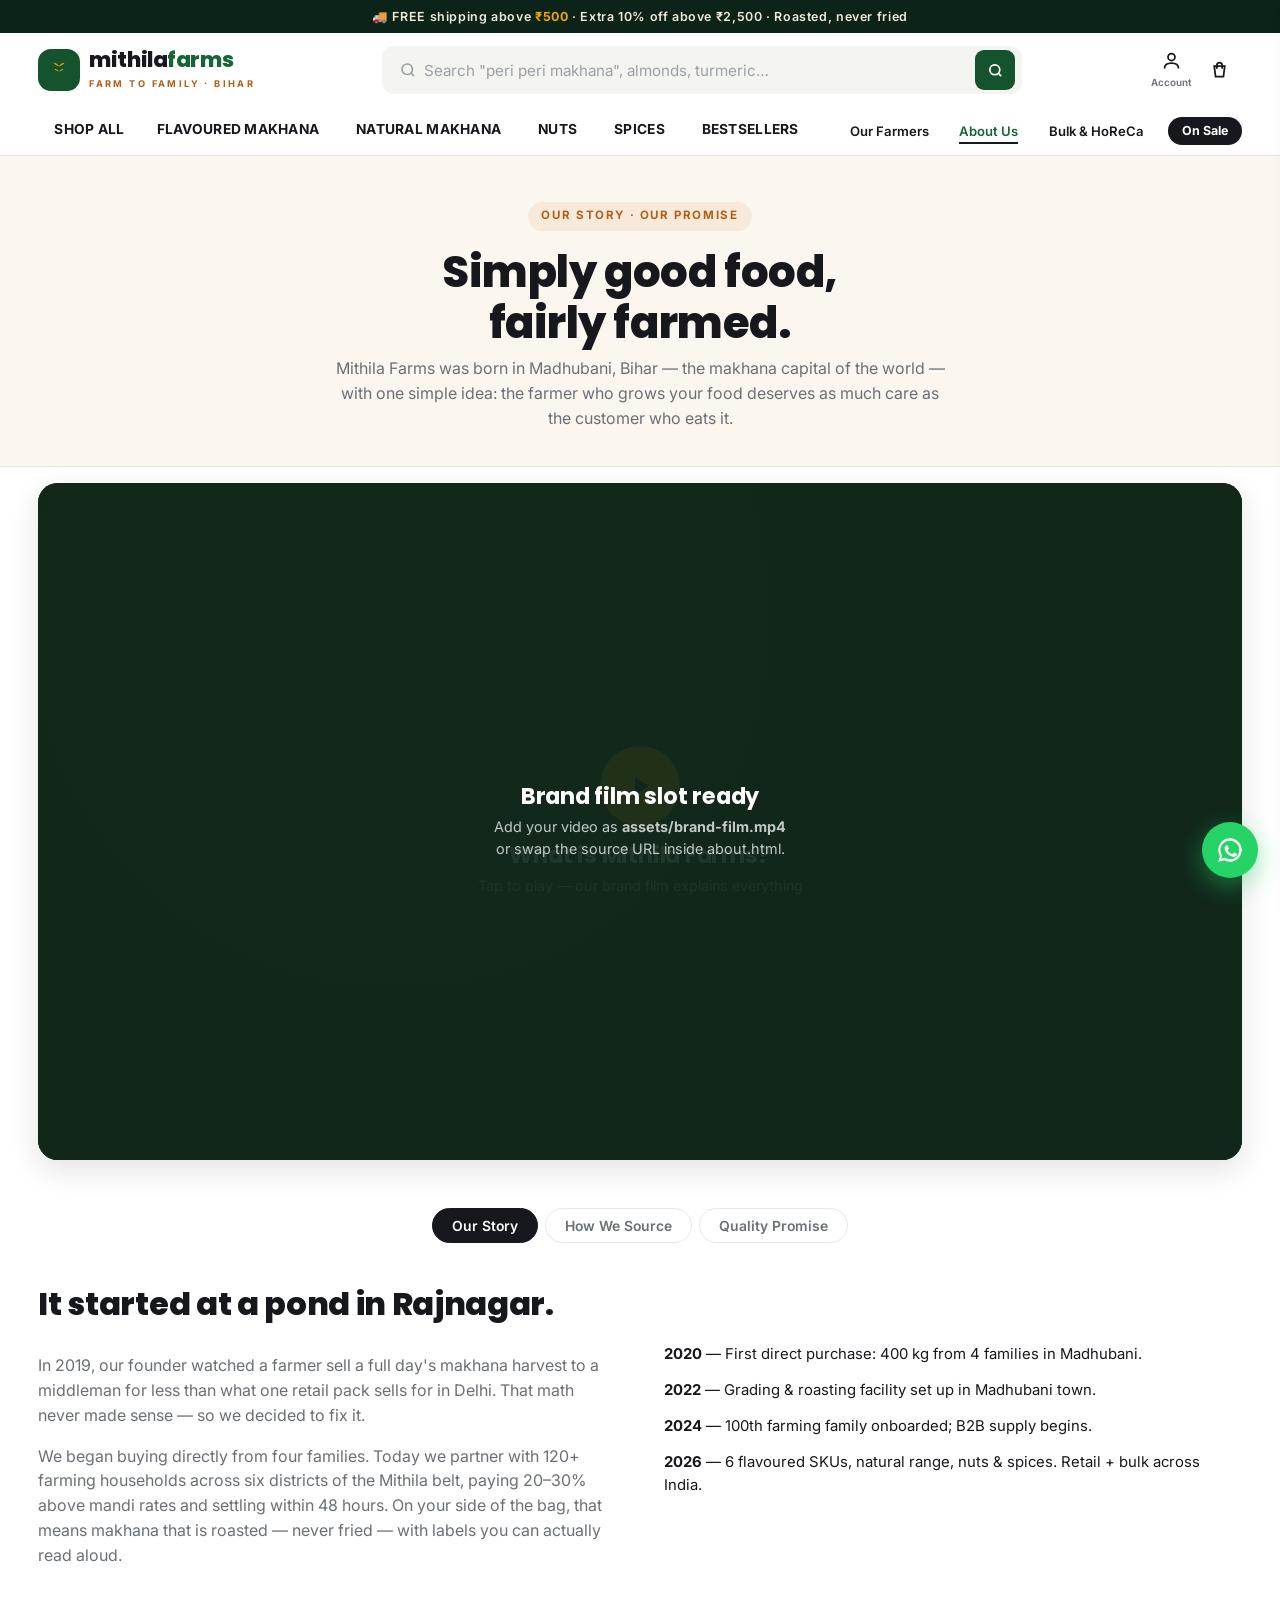
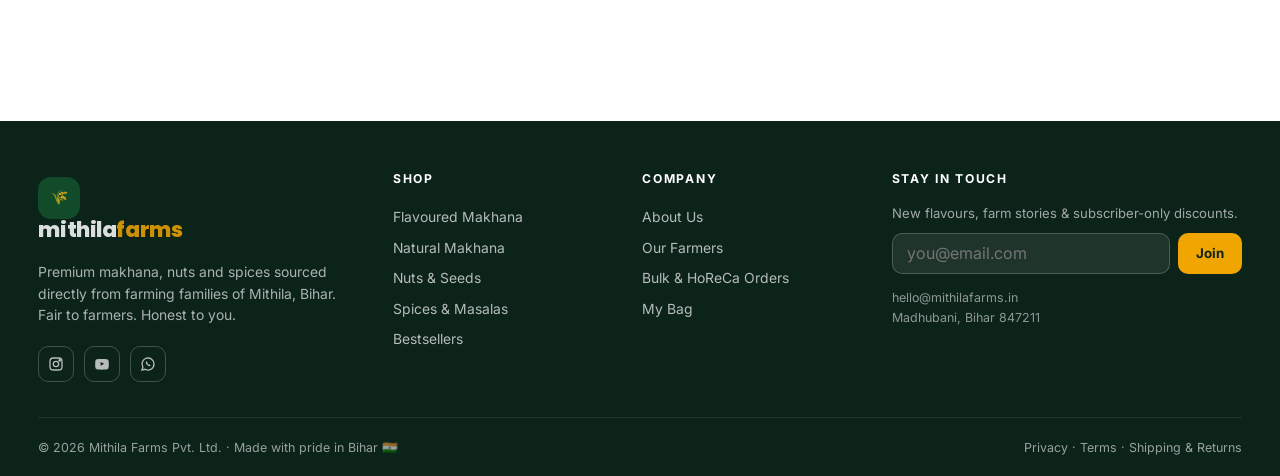
==== about.html @ 6fccfc52 "Add files via upload" ====
﻿<!DOCTYPE html>
<html lang="en">
<head>
<meta charset="UTF-8" />
<meta name="viewport" content="width=device-width, initial-scale=1.0" />
<title>About Us — Mithila Farms</title>
<link rel="preconnect" href="https://fonts.googleapis.com" />
<link href="https://fonts.googleapis.com/css2?family=Fraunces:ital,wght@0,500;0,700;1,600&family=Inter:wght@400;600;700;800&display=swap" rel="stylesheet" />
<link rel="stylesheet" href="css/style.css" />
<link rel="icon" href="data:image/svg+xml,<svg xmlns='http://www.w3.org/2000/svg' viewBox='0 0 100 100'><text y='.9em' font-size='90'>🌾</text></svg>" />
</head>
<body>

<div id="siteHeader"></div>

<section class="page-hero">
  <div class="container">
    <span class="eyebrow">Our story · Our promise</span>
    <h1>Simply good food,<br/>fairly farmed.</h1>
    <p>Mithila Farms was born in Madhubani, Bihar — the makhana capital of the world — with one simple idea: the farmer who grows your food deserves as much care as the customer who eats it.</p>
  </div>
</section>

<section style="padding:1rem 0 3rem">
  <div class="container">
    <div class="video-frame">
      <video id="brandFilm" preload="metadata" playsinline src="assets/brand-film.mp4"></video>
      <div class="video-overlay" id="playOverlay">
        <div>
          <div class="play"><svg width="30" height="30" viewBox="0 0 24 24" fill="currentColor"><path d="M8 5v14l11-7z"/></svg></div>
          <h3>What is Mithila Farms?</h3>
          <p>Tap to play — our brand film explains everything</p>
        </div>
      </div>
      <div id="filmMissing" class="video-overlay" hidden style="cursor:default;background:rgba(18,39,26,.93)">
        <div>
          <h3>Brand film slot ready</h3>
          <p>Add your video as <b>assets/brand-film.mp4</b><br/>or swap the source URL inside about.html.</p>
        </div>
      </div>
    </div>
  </div>
</section>

<section style="padding-bottom:3.4rem">
  <div class="container">
    <div class="tabs" role="tablist">
      <button class="tab-btn on" data-tab="story">Our Story</button>
      <button class="tab-btn" data-tab="sourcing">How We Source</button>
      <button class="tab-btn" data-tab="quality">Quality Promise</button>
    </div>

    <div class="tab-panel on" id="tab-story">
      <div class="story-split" style="padding-top:.6rem">
        <div>
          <h2 class="section-title">It started at a pond in Rajnagar.</h2><br/>
          <p style="color:var(--muted);margin-bottom:1rem">In 2019, our founder watched a farmer sell a full day's makhana harvest to a middleman for less than what one retail pack sells for in Delhi. That math never made sense — so we decided to fix it.</p>
          <p style="color:var(--muted)">We began buying directly from four families. Today we partner with 120+ farming households across six districts of the Mithila belt, paying 20–30% above mandi rates and settling within 48 hours. On your side of the bag, that means makhana that is roasted — never fried — with labels you can actually read aloud.</p>
        </div>
        <div>
          <ul class="check-list">
            <li><span><b>2020</b> — First direct purchase: 400 kg from 4 families in Madhubani.</span></li>
            <li><span><b>2022</b> — Grading &amp; roasting facility set up in Madhubani town.</span></li>
            <li><span><b>2024</b> — 100th farming family onboarded; B2B supply begins.</span></li>
            <li><span><b>2026</b> — 6 flavoured SKUs, natural range, nuts &amp; spices. Retail + bulk across India.</span></li>
          </ul>
        </div>
      </div>
    </div>

    <div class="tab-panel" id="tab-sourcing">
      <div class="grid-products" style="grid-template-columns:repeat(auto-fit,minmax(240px,1fr));margin-top:.6rem">
        <article class="card" style="padding:1.4rem"><h3 style="font-size:1.05rem">🤝 Pre-season contracts</h3><p style="font-size:.86rem;color:var(--muted);margin-top:.5rem">Price and volume agreed before the season starts, so farmers can plan with certainty.</p></article>
        <article class="card" style="padding:1.4rem"><h3 style="font-size:1.05rem">⚖️ Transparent weighing</h3><p style="font-size:.86rem;color:var(--muted);margin-top:.5rem">Lots weighed together with the farmer and logged digitally — no hidden deductions.</p></article>
        <article class="card" style="padding:1.4rem"><h3 style="font-size:1.05rem">🏦 48-hour payments</h3><p style="font-size:.86rem;color:var(--muted);margin-top:.5rem">Direct UPI/bank transfer within two working days. Zero middlemen commissions.</p></article>
        <article class="card" style="padding:1.4rem"><h3 style="font-size:1.05rem">🛠️ Free inputs</h3><p style="font-size:.86rem;color:var(--muted);margin-top:.5rem">Drying racks, tarpaulins, solar dryers and grading training — provided at our cost.</p></article>
      </div>
      <div style="text-align:center;margin-top:2rem">
        <a href="farmers.html" class="btn btn-primary">Meet the farming families →</a>
      </div>
    </div>

    <div class="tab-panel" id="tab-quality">
      <div class="grid-products" style="grid-template-columns:repeat(auto-fit,minmax(240px,1fr));margin-top:.6rem">
        <article class="card" style="padding:1.4rem"><h3 style="font-size:1.05rem">✋ Hand-graded</h3><p style="font-size:.86rem;color:var(--muted);margin-top:.5rem">Every lot hand-sorted by size and whiteness before roasting.</p></article>
        <article class="card" style="padding:1.4rem"><h3 style="font-size:1.05rem">🔥 Roasted, not fried</h3><p style="font-size:.86rem;color:var(--muted);margin-top:.5rem">Dry-roasted or tossed in cold-pressed oils. No palm oil, ever.</p></article>
        <article class="card" style="padding:1.4rem"><h3 style="font-size:1.05rem">🧪 Lab-tested lots</h3><p style="font-size:.86rem;color:var(--muted);margin-top:.5rem">Periodic NABL-lab testing for moisture, peroxide value and contaminants.</p></article>
        <article class="card" style="padding:1.4rem"><h3 style="font-size:1.05rem">💨 Nitrogen-flushed</h3><p style="font-size:.86rem;color:var(--muted);margin-top:.5rem">Packed nitrogen-flushed for a 6-month crunch guarantee.</p></article>
      </div>
    </div>
  </div>
</section>

<div id="siteFooter"></div>

<script src="js/data.js"></script>
<script src="js/layout.js"></script>
<script src="js/main.js"></script>
<script src="js/cart-ui.js"></script>
<script>
document.addEventListener("DOMContentLoaded", () => {
  $$(".tab-btn").forEach((btn) =>
    btn.addEventListener("click", () => {
      $$(".tab-btn").forEach((b) => b.classList.remove("on"));
      $$(".tab-panel").forEach((p) => p.classList.remove("on"));
      btn.classList.add("on");
      $("#tab-" + btn.dataset.tab).classList.add("on");
    })
  );

  const film = $("#brandFilm");
  const overlay = $("#playOverlay");
  const missing = $("#filmMissing");

  film.addEventListener("error", () => {
    overlay.hidden = true;
    missing.hidden = false;
  });

  overlay.addEventListener("click", () => {
    if (film.readyState >= 2 || film.networkState !== 3) {
      overlay.style.display = "none";
      film.controls = true;
      film.play().catch(() => { overlay.style.display = ""; });
    } else {
      overlay.hidden = true;
      missing.hidden = false;
    }
  });
});
</script>
</body>
</html>
---- css/style.css ----
:root {
  --ink: #16181d;
  --muted: #6b7076;
  --line: #e8e8e6;
  --soft: #f4f4f1;
  --cream: #fbf7ef;
  --white: #ffffff;
  --green-950: #0c231a;
  --green-900: #123524;
  --green-800: #14532d;
  --green-700: #166534;
  --green-100: #dcf2e3;
  --gold: #f0a500;
  --terra: #d97b29;
  --terra-dark: #b45f16;
  --danger: #c0392b;
  --wa: #25d366;
  --radius: 14px;
  --shadow-sm: 0 1px 3px rgba(22, 24, 29, 0.07);
  --shadow-md: 0 10px 30px rgba(22, 24, 29, 0.12);
  --font-display: "Poppins", "Inter", system-ui, sans-serif;
  --font-body: "Inter", system-ui, -apple-system, sans-serif;
}

* { margin: 0; padding: 0; box-sizing: border-box; }
html { scroll-behavior: smooth; }

body {
  font-family: var(--font-body);
  background: var(--white);
  color: var(--ink);
  line-height: 1.55;
  -webkit-font-smoothing: antialiased;
}

img, svg { max-width: 100%; display: block; }
a { color: inherit; text-decoration: none; }
ul { list-style: none; }
button { font-family: inherit; cursor: pointer; border: none; background: none; }
input, select, textarea { font-family: inherit; font-size: 1rem; }

.container { width: min(1240px, 94%); margin-inline: auto; }

h1, h2, h3, h4, .display { font-family: var(--font-display); color: var(--ink); line-height: 1.18; letter-spacing: -0.01em; }

.section-title { font-size: clamp(1.45rem, 2.6vw, 2rem); font-weight: 800; margin-bottom: 0.35rem; }
.section-sub { color: var(--muted); max-width: 62ch; margin-bottom: 2rem; }
.section-head { margin-bottom: 2rem; }

.eyebrow {
  display: inline-flex; align-items: center; gap: 0.5rem;
  text-transform: uppercase; letter-spacing: 0.14em; font-size: 0.72rem;
  font-weight: 700; color: var(--terra-dark);
  background: rgba(217, 123, 41, 0.1);
  padding: 0.35rem 0.85rem; border-radius: 999px; margin-bottom: 1rem;
}

.btn {
  display: inline-flex; align-items: center; justify-content: center; gap: 0.5rem;
  padding: 0.78rem 1.5rem; border-radius: 10px; font-weight: 700; font-size: 0.92rem;
  transition: transform 0.15s ease, box-shadow 0.15s ease, background 0.15s ease, color 0.15s ease;
}
.btn:hover { transform: translateY(-2px); }
.btn-primary { background: var(--ink); color: var(--white); }
.btn-primary:hover { background: #000; }
.btn-accent { background: var(--green-800); color: var(--white); }
.btn-accent:hover { background: var(--green-900); }
.btn-outline { border: 2px solid var(--ink); color: var(--ink); background: transparent; }
.btn-outline:hover { background: var(--ink); color: var(--white); }
.btn-ghost { color: var(--ink); padding: 0.5rem 0.75rem; }
.btn-block { width: 100%; }
.btn[disabled] { opacity: 0.55; cursor: not-allowed; transform: none; }

.badge, .off-pill {
  position: absolute; top: 12px; left: 12px; z-index: 2;
  background: var(--ink); color: var(--white);
  font-size: 0.72rem; font-weight: 700; letter-spacing: 0.04em;
  padding: 0.3rem 0.65rem; border-radius: 999px;
  display: inline-flex; align-items: center; gap: 0.3rem;
}
.badge.soon { background: #9aa0a6; }

/* ---------- HEADER ---------- */
.site-header { position: sticky; top: 0; z-index: 60; background: var(--white); box-shadow: 0 1px 0 var(--line); }

.topbar {
  background: var(--green-950); color: #efe9d8; text-align: center;
  font-size: 0.78rem; font-weight: 600; padding: 0.42rem 1rem; letter-spacing: 0.05em;
}
.topbar b { color: var(--gold); }

.mainbar { padding: 0.85rem 0 0.75rem; }
.mainbar-inner { display: flex; align-items: center; gap: 1.2rem; }

.logo { display: flex; align-items: center; gap: 0.55rem; flex-shrink: 0; }
.logo-mark {
  width: 42px; height: 42px; border-radius: 13px; flex-shrink: 0;
  background: var(--green-800); color: var(--gold);
  display: grid; place-items: center;
}
.logo-text { font-family: var(--font-display); font-weight: 800; font-size: 1.32rem; line-height: 1; color: var(--ink); letter-spacing: -0.02em; }
.logo-text em { font-style: normal; color: var(--green-700); }
.logo-sub { display: block; font-family: var(--font-body); font-size: 0.58rem; font-weight: 700; letter-spacing: 0.26em; text-transform: uppercase; color: var(--terra-dark); margin-top: 3px; }

.search-wrap { flex: 1; max-width: 640px; margin-inline: auto; }
.search-bar {
  display: flex; align-items: center; gap: 0.4rem;
  background: var(--soft); border: 1.5px solid transparent; border-radius: 12px;
  padding: 0 0.4rem 0 1rem; height: 48px; transition: border-color 0.15s ease, background 0.15s ease;
}
.search-bar:focus-within { border-color: var(--green-700); background: var(--white); }
.search-bar input { flex: 1; border: none; outline: none; background: transparent; font-size: 0.95rem; color: var(--ink); }
.search-bar input::placeholder { color: #9aa0a6; }
.search-btn {
  width: 40px; height: 40px; border-radius: 9px; flex-shrink: 0;
  background: var(--green-800); color: var(--white); display: grid; place-items: center;
  transition: background 0.15s ease;
}
.search-btn:hover { background: var(--green-900); }
.search-hint { font-size: 0.72rem; color: var(--muted); margin-top: 0.35rem; padding-left: 0.4rem; }
.search-hint a { font-weight: 600; color: var(--terra-dark); }
.search-hint a:hover { text-decoration: underline; }

.main-actions { display: flex; align-items: center; gap: 0.25rem; flex-shrink: 0; }
.icon-btn {
  position: relative; width: 44px; height: 44px; border-radius: 11px;
  display: grid; place-items: center; color: var(--ink);
  transition: background 0.15s ease;
}
.icon-btn:hover { background: var(--soft); }
.action-label { display: block; font-size: 0.62rem; font-weight: 600; color: var(--muted); margin-top: 1px; }
.cart-count {
  position: absolute; top: 3px; right: 3px;
  background: var(--terra); color: var(--white);
  font-size: 0.64rem; font-weight: 800; min-width: 17px; height: 17px;
  border-radius: 999px; display: grid; place-items: center; padding: 0 4px;
}

/* primary nav */
.sale-pill { background: var(--ink); color: var(--white); padding: 0.28rem 0.85rem; border-radius: 999px; font-size: 0.78rem; font-weight: 700; transition: background 0.15s ease; align-self: center; margin-left: 0.6rem; white-space: nowrap; }
.sale-pill:hover { background: var(--terra-dark); }

/* category bar */
.catbar { border-bottom: 1px solid var(--line); background: var(--white); }
.catbar-inner { display: flex; align-items: stretch; }
.nav-spacer { flex: 1 1 auto; min-width: 1.25rem; }
.cat-link {
  display: inline-flex; align-items: center; padding: 0 0.95rem;
  font-size: 0.82rem; font-weight: 600; color: var(--ink);
  white-space: nowrap; position: relative;
}
.cat-link::after { content: ""; position: absolute; left: 0.95rem; right: 0.95rem; bottom: 11px; height: 2px; background: var(--ink); transform: scaleX(0); transition: transform 0.18s ease; }
.cat-link:hover::after, .cat-link.active::after { transform: scaleX(1); }
.cat-link.active { color: var(--green-700); }
@media (max-width: 1180px) {
  .cat-item > a { padding: 0.8rem 0.65rem; font-size: 0.78rem; }
  .cat-link { padding: 0 0.6rem; font-size: 0.76rem; }
  .cat-link::after { left: 0.6rem; right: 0.6rem; }
  .sale-pill { margin-left: 0.35rem; }
}
.cat-item > a {
  display: flex; align-items: center; gap: 0.3rem;
  padding: 0.8rem 1rem; font-size: 0.86rem; font-weight: 700; color: var(--ink);
  text-transform: uppercase; letter-spacing: 0.02em; white-space: nowrap;
  border-bottom: 2.5px solid transparent; transition: color 0.15s ease, border-color 0.15s ease;
}
.cat-item > a:hover, .cat-item.on > a { color: var(--green-700); border-bottom-color: var(--green-700); }
.cat-item { position: relative; }
.cat-drop {
  position: absolute; top: 100%; left: 50%; transform: translate(-50%, 8px);
  min-width: 240px; background: var(--white); border: 1px solid var(--line);
  border-radius: 14px; box-shadow: var(--shadow-md); padding: 0.5rem;
  opacity: 0; visibility: hidden; transition: all 0.18s ease; z-index: 70;
}
.cat-item:hover .cat-drop, .cat-item:focus-within .cat-drop { opacity: 1; visibility: visible; transform: translate(-50%, 4px); }
.cat-drop a {
  display: flex; align-items: center; gap: 0.6rem; padding: 0.55rem 0.7rem;
  border-radius: 9px; font-size: 0.86rem; font-weight: 600; color: var(--ink);
}
.cat-drop a:hover { background: var(--soft); color: var(--green-700); }
.cat-drop .drop-head { font-size: 0.68rem; text-transform: uppercase; letter-spacing: 0.12em; color: var(--muted); font-weight: 700; padding: 0.5rem 0.7rem 0.25rem; }
.drop-art { width: 34px; height: 34px; border-radius: 9px; display: grid; place-items: center; font-size: 1.05rem; flex-shrink: 0; }

.burger { display: none; }

.mobile-menu { display: none; }

/* ---------- HERO CAROUSEL ---------- */
.hero-carousel { padding: 1.4rem 0 0.5rem; }
.carousel-track { position: relative; border-radius: 22px; overflow: hidden; }
.slide { display: none; min-height: 400px; }
.slide.on { display: grid; grid-template-columns: 1.1fr 1fr; align-items: center; animation: fadeSlide 0.5s ease; }
@keyframes fadeSlide { from { opacity: 0; transform: scale(1.015); } to { opacity: 1; transform: scale(1); } }
.slide-copy { padding: 3rem 3.4rem; }
.slide-kicker { display: inline-flex; align-items: center; gap: 0.4rem; background: rgba(255,255,255,0.55); border: 1px solid rgba(0,0,0,0.08); color: var(--ink); font-size: 0.72rem; font-weight: 700; text-transform: uppercase; letter-spacing: 0.12em; padding: 0.32rem 0.8rem; border-radius: 999px; margin-bottom: 1.1rem; }
.slide h2 { font-size: clamp(1.9rem, 3.6vw, 3rem); font-weight: 800; letter-spacing: -0.03em; margin-bottom: 0.7rem; }
.slide p { font-size: 1rem; color: #3c4046; max-width: 44ch; margin-bottom: 1.5rem; }
.slide .btn-row { display: flex; gap: 0.7rem; flex-wrap: wrap; }
.slide-art { position: relative; align-self: stretch; display: grid; place-items: center; overflow: hidden; }
.hero-blob { font-size: clamp(7rem, 15vw, 12rem); filter: drop-shadow(0 24px 30px rgba(0,0,0,0.18)); animation: bob 4s ease-in-out infinite; }
@keyframes bob { 50% { transform: translateY(-12px) rotate(3deg); } }
.float-chip {
  position: absolute; background: var(--white); border: 1px solid var(--line);
  border-radius: 999px; padding: 0.4rem 0.9rem; font-size: 0.78rem; font-weight: 700;
  box-shadow: var(--shadow-sm); display: flex; gap: 0.4rem; align-items: center;
  animation: bob 5s ease-in-out infinite;
}
.chip-a { top: 18%; left: 12%; }
.chip-b { bottom: 16%; right: 10%; animation-delay: 1.2s; }
.slide-1 { background: linear-gradient(115deg, #fff4e3 0%, #ffe0cc 55%, #ffd2b8 100%); }
.slide-2 { background: linear-gradient(115deg, #eaf6ee 0%, #d8eedd 55%, #c8e6cf 100%); }
.slide-3 { background: linear-gradient(115deg, #fdf6e3 0%, #f9ecc8 55%, #f5e3ad 100%); }

.dots { display: flex; justify-content: center; gap: 0.45rem; padding: 1.1rem 0 0; }
.dot { width: 9px; height: 9px; border-radius: 999px; background: #d4d4d0; transition: all 0.25s ease; }
.dot.on { width: 26px; background: var(--ink); }

/* ---------- USP STRIP ---------- */
.usp-strip { background: var(--soft); border-block: 1px solid var(--line); padding: 0.9rem 0; margin-top: 1.6rem; }
.usp-strip .container { display: flex; justify-content: space-between; gap: 1rem; flex-wrap: wrap; }
.usp { display: flex; align-items: center; gap: 0.55rem; font-size: 0.84rem; font-weight: 600; }
.usp svg, .usp .usp-e { color: var(--green-700); flex-shrink: 0; }

/* ---------- CATEGORY CIRCLES ---------- */
/* welcome band */
.welcome-band { position: relative; text-align: center; padding: 3.8rem 0 2.6rem; overflow: hidden; }
.wb-inner { position: relative; display: flex; flex-direction: column; align-items: center; }
.wb-ghost {
  position: absolute; top: -3.4rem; left: 50%; transform: translateX(-50%);
  font-size: clamp(7.5rem, 20vw, 16rem); font-weight: 800; line-height: 1;
  color: var(--green-700); opacity: 0.055; white-space: nowrap;
  pointer-events: none; user-select: none;
}
.wb-flourish { margin-bottom: 0.9rem; }
.wb-kicker {
  display: inline-flex; align-items: center; gap: 0.9rem;
  font-size: 0.7rem; font-weight: 700; text-transform: uppercase;
  letter-spacing: 0.22em; color: var(--muted);
}
.wb-kicker::before, .wb-kicker::after { content: ""; width: 34px; height: 1px; background: var(--line); }
.welcome-band h2 { position: relative; font-size: clamp(2rem, 4.6vw, 3.4rem); font-weight: 800; letter-spacing: -0.03em; line-height: 1.08; margin-top: 0.9rem; }
.welcome-band h2 em { font-style: italic; color: var(--gold); }
.welcome-band p { color: var(--muted); max-width: 52ch; margin: 1.1rem auto 0; font-size: 0.98rem; line-height: 1.65; }
.wb-stats { display: flex; flex-wrap: wrap; justify-content: center; gap: 0; margin-top: 2rem; }
.wb-stats > div { display: flex; flex-direction: column; padding: 0 2.2rem; border-left: 1px solid var(--line); }
.wb-stats > div:first-child { border-left: none; }
.wb-stats b { font-size: 1.5rem; font-weight: 800; letter-spacing: -0.02em; color: var(--ink); }
.wb-stats span { font-size: 0.72rem; text-transform: uppercase; letter-spacing: 0.12em; color: var(--muted); margin-top: 0.15rem; }

.circle-tabs { display: flex; justify-content: center; gap: clamp(0.9rem, 2.6vw, 2.2rem); flex-wrap: wrap; padding: 2rem 0 2.4rem; }
.circ-tab { display: grid; justify-items: center; gap: 0.55rem; width: 104px; cursor: pointer; background: none; }
.circ-tab .ring {
  width: 86px; height: 86px; border-radius: 26px; background: var(--white);
  border: 1.5px solid var(--line); display: grid; place-items: center; font-size: 2rem;
  transition: all 0.18s ease;
}
.circ-tab span.lbl { font-size: 0.8rem; font-weight: 600; color: var(--ink); border-bottom: 2px solid transparent; padding-bottom: 2px; transition: all 0.15s ease; }
.circ-tab:hover .ring { border-color: var(--green-700); transform: translateY(-4px); box-shadow: var(--shadow-sm); }
.circ-tab.on .ring { border-color: var(--ink); box-shadow: inset 0 0 0 1.5px var(--ink); }
.circ-tab.on span.lbl { font-weight: 800; border-bottom-color: var(--ink); }

/* ---------- PRODUCT GRID ---------- */
.product-section { padding: 1.6rem 0 3rem; }
.grid-products { display: grid; grid-template-columns: repeat(auto-fill, minmax(232px, 1fr)); gap: 1.1rem; }

.card {
  position: relative; background: var(--white); border-radius: 16px;
  border: 1px solid var(--line); display: flex; flex-direction: column;
  transition: transform 0.18s ease, box-shadow 0.18s ease;
}
.card:hover { transform: translateY(-4px); box-shadow: var(--shadow-md); }
.card-media { position: relative; aspect-ratio: 1 / 0.86; display: grid; place-items: center; border-radius: 16px 16px 0 0; overflow: hidden; }
.card-wish {
  position: absolute; top: 12px; right: 12px; z-index: 2;
  width: 34px; height: 34px; border-radius: 50%; background: var(--white);
  border: 1px solid var(--line); display: grid; place-items: center; color: var(--muted);
  opacity: 0; transition: opacity 0.15s ease, color 0.15s ease;
}
.card:hover .card-wish { opacity: 1; }
.card-wish:hover { color: var(--danger); }
.card-art { font-size: 4rem; filter: drop-shadow(0 12px 14px rgba(0, 0, 0, 0.16)); transition: transform 0.2s ease; }
.card:hover .card-art { transform: scale(1.08) rotate(-3deg); }
.card-body { padding: 0.95rem 1rem 1.1rem; display: flex; flex-direction: column; gap: 0.35rem; flex: 1; }
.card-cat { font-size: 0.66rem; text-transform: uppercase; letter-spacing: 0.1em; color: var(--muted); font-weight: 700; }
.card-title {
  font-size: 0.95rem; font-weight: 700; line-height: 1.35; color: var(--ink);
  display: -webkit-box; -webkit-line-clamp: 2; -webkit-box-orient: vertical; overflow: hidden;
  min-height: 2.6em;
}
.rating { display: inline-flex; align-items: center; gap: 0.35rem; font-size: 0.76rem; color: var(--muted); }
.stars { color: var(--gold); letter-spacing: 1px; }
.price-row { display: flex; align-items: baseline; gap: 0.5rem; margin-top: auto; padding-top: 0.3rem; }
.price { font-weight: 800; font-size: 1.12rem; font-family: var(--font-display); color: var(--ink); }
.mrp { text-decoration: line-through; color: var(--muted); font-size: 0.82rem; }
.off { color: var(--green-700); font-size: 0.78rem; font-weight: 700; }
.card-actions { margin-top: 0.7rem; }
.btn-add {
  width: 100%; background: var(--ink); color: var(--white); border-radius: 10px;
  padding: 0.68rem 0.4rem; font-weight: 700; font-size: 0.85rem;
  display: flex; align-items: center; justify-content: center; gap: 0.45rem;
  transition: background 0.15s ease;
}
.btn-add:hover { background: var(--green-800); }
.swatch-row { display: flex; gap: 0.35rem; margin-top: 0.3rem; flex-wrap: wrap; }
.swatch {
  border: 1.5px solid var(--line); border-radius: 8px; padding: 0.22rem 0.6rem;
  font-size: 0.72rem; font-weight: 600; color: var(--muted); background: var(--white);
}
.swatch.on { border-color: var(--ink); color: var(--ink); background: var(--soft); }
.btn-view {
  width: 100%; margin-top: 0.45rem; border-radius: 10px; padding: 0.55rem 0.4rem;
  font-weight: 700; font-size: 0.85rem; color: var(--green-800);
  border: 1.5px solid var(--line); background: var(--white);
  display: flex; align-items: center; justify-content: center; gap: 0.4rem;
  transition: border-color 0.15s ease, background 0.15s ease;
}
.btn-view:hover { border-color: var(--green-700); background: var(--green-100); }

/* ---------- PROMO TILES ---------- */
.promo-grid { display: grid; grid-template-columns: repeat(3, 1fr); gap: 1.1rem; }
.promo-tile { border-radius: 18px; padding: 1.8rem 1.6rem; display: flex; flex-direction: column; gap: 0.4rem; border: 1px solid var(--line); transition: transform 0.18s ease, box-shadow 0.18s ease; }
.promo-tile:hover { transform: translateY(-4px); box-shadow: var(--shadow-md); }
.promo-tile h3 { font-size: 1.15rem; font-weight: 800; max-width: 22ch; }
.promo-tile p { font-size: 0.86rem; color: #3c4046; }
.promo-link { font-size: 0.85rem; font-weight: 700; margin-top: auto; display: inline-flex; gap: 0.35rem; }
.promo-link:hover { text-decoration: underline; }
.promo-e { font-size: 2rem; }
.pt-1 { background: #fdf0e4; } .pt-1 .promo-link { color: var(--terra-dark); }
.pt-2 { background: #e9f5ec; } .pt-2 .promo-link { color: var(--green-700); }
.pt-3 { background: #fdf6dd; } .pt-3 .promo-link { color: #946c00; }

/* ---------- IMPACT BAND ---------- */
.impact-band { background: linear-gradient(120deg, var(--green-950), var(--green-800)); color: var(--cream); padding: 3.2rem 0; margin-top: 1rem; }
.impact-band .section-title { color: var(--white); }
.impact-band .section-sub { color: rgba(255,255,255,0.72); margin-inline: auto; text-align: center; }
.impact-band .section-head { text-align: center; }
.impact-grid { display: grid; grid-template-columns: repeat(4, 1fr); gap: 1.5rem; text-align: center; margin-top: 1.6rem; }
.impact-grid b { font-family: var(--font-display); font-size: clamp(1.6rem, 3vw, 2.3rem); color: var(--gold); display: block; font-weight: 800; }
.impact-grid span { font-size: 0.85rem; opacity: 0.85; }

/* ---------- STORY / CHECKS / VIDEO ---------- */
.story-split { display: grid; grid-template-columns: 1fr 1fr; gap: 3rem; align-items: center; padding: 3.2rem 0; }
.art-panel { border-radius: 20px; overflow: hidden; box-shadow: var(--shadow-md); }
.check-list li { display: flex; gap: 0.7rem; margin-bottom: 0.8rem; font-size: 0.93rem; color: var(--ink); }
.check-list svg { flex-shrink: 0; margin-top: 3px; color: var(--green-700); }

.tabs { display: flex; gap: 0.4rem; flex-wrap: wrap; justify-content: center; margin-bottom: 2rem; }
.tab-btn {
  padding: 0.55rem 1.2rem; border-radius: 999px; font-weight: 600; font-size: 0.87rem;
  border: 1.5px solid var(--line); color: var(--muted); background: var(--white);
  transition: all 0.15s ease;
}
.tab-btn.on { background: var(--ink); border-color: var(--ink); color: var(--white); }
.tab-panel { display: none; }
.tab-panel.on { display: block; animation: fadeSlide 0.3s ease; }

.video-frame { position: relative; border-radius: 20px; overflow: hidden; aspect-ratio: 16/9; background: var(--green-950); box-shadow: var(--shadow-md); }
.video-frame video, .video-frame iframe { width: 100%; height: 100%; object-fit: cover; border: 0; }
.video-overlay {
  position: absolute; inset: 0; display: grid; place-items: center; text-align: center;
  background: radial-gradient(circle at 30% 20%, rgba(22, 101, 52, 0.35), rgba(12, 35, 26, 0.92));
  cursor: pointer; padding: 2rem;
}
.video-overlay .play { width: 80px; height: 80px; border-radius: 50%; background: var(--gold); color: var(--green-950); display: grid; place-items: center; margin: 0 auto 1rem; animation: pulse 2s ease infinite; }
@keyframes pulse { 50% { opacity: 0.6; } }
.video-overlay h3 { color: var(--white); font-size: 1.4rem; }
.video-overlay p { color: rgba(255,255,255,0.75); font-size: 0.9rem; margin-top: 0.4rem; }

/* autoplaying story video */
.yt-frame iframe { position: absolute; inset: 0; pointer-events: none; }
.yt-overlay {
  display: flex; align-items: flex-end; text-align: left;
  background: linear-gradient(to top, rgba(12,35,26,0.85), rgba(12,35,26,0.25) 45%, transparent);
  cursor: default; pointer-events: none; padding: 1.6rem 1.8rem;
}
.yt-overlay h3 { font-size: 1.15rem; }
.yt-overlay p { font-size: 0.82rem; }

/* ---------- PAGE HERO ---------- */
.page-hero { background: var(--cream); border-bottom: 1px solid var(--line); padding: 2.8rem 0 2.2rem; text-align: center; }
.page-hero h1 { font-size: clamp(1.9rem, 3.6vw, 2.7rem); font-weight: 800; margin-bottom: 0.5rem; }
.page-hero p { color: var(--muted); max-width: 62ch; margin-inline: auto; }

/* ---------- SHOP LAYOUT ---------- */
.shop-layout { display: grid; grid-template-columns: 250px 1fr; gap: 2rem; padding: 2.4rem 0 4rem; align-items: start; }
.filters { background: var(--white); border: 1px solid var(--line); border-radius: 14px; padding: 1.3rem; position: sticky; top: 170px; }
.filters h4 { font-family: var(--font-body); font-size: 0.74rem; text-transform: uppercase; letter-spacing: 0.1em; color: var(--muted); margin: 1.2rem 0 0.6rem; }
.filters h4:first-child { margin-top: 0; }
.filter-opt { display: flex; align-items: center; gap: 0.55rem; padding: 0.32rem 0; font-size: 0.88rem; cursor: pointer; color: var(--ink); }
.filter-opt input { accent-color: var(--green-700); width: 15px; height: 15px; }
.filter-opt .cnt { margin-left: auto; font-size: 0.74rem; color: var(--muted); }
.shop-toolbar { display: flex; align-items: center; justify-content: space-between; gap: 1rem; margin-bottom: 1.4rem; flex-wrap: wrap; }
.result-count { font-size: 0.88rem; color: var(--muted); }
.sort-select { padding: 0.55rem 0.9rem; border-radius: 10px; border: 1.5px solid var(--line); background: var(--white); font-weight: 600; font-size: 0.86rem; color: var(--ink); }
.no-results { text-align: center; color: var(--muted); padding: 4rem 1rem; }

/* ---------- PRODUCT DETAIL ---------- */
.detail-layout { display: grid; grid-template-columns: 1.05fr 1fr; gap: 3rem; padding: 2.6rem 0 3.6rem; align-items: start; }
.detail-art { border-radius: 22px; aspect-ratio: 1/0.9; display: grid; place-items: center; box-shadow: var(--shadow-sm); border: 1px solid var(--line); }
.detail-art .big { font-size: clamp(6rem, 14vw, 11rem); filter: drop-shadow(0 18px 22px rgba(0,0,0,0.2)); }
.detail-info h1 { font-size: clamp(1.5rem, 2.6vw, 2.1rem); font-weight: 800; margin: 0.4rem 0 0.6rem; }
.claims-row { display: flex; flex-wrap: wrap; gap: 0.45rem; margin: 0.9rem 0 1.2rem; }
.claim-chip { background: var(--green-100); color: var(--green-800); font-size: 0.74rem; font-weight: 700; padding: 0.3rem 0.75rem; border-radius: 999px; }
.opt-label { font-size: 0.76rem; font-weight: 700; text-transform: uppercase; letter-spacing: 0.08em; color: var(--muted); margin: 1.1rem 0 0.55rem; }
.buy-row { display: flex; gap: 0.8rem; margin-top: 1.4rem; flex-wrap: wrap; }
.trust-mini { display: flex; gap: 1.4rem; margin-top: 1.6rem; flex-wrap: wrap; }
.trust-mini div { display: flex; gap: 0.5rem; align-items: center; font-size: 0.8rem; color: var(--muted); font-weight: 600; }
.acc { border: 1px solid var(--line); border-radius: 14px; background: var(--white); margin-bottom: 0.8rem; overflow: hidden; }
.acc summary { list-style: none; cursor: pointer; padding: 1rem 1.2rem; font-weight: 700; font-size: 0.95rem; display: flex; justify-content: space-between; align-items: center; }
.acc summary::-webkit-details-marker { display: none; }
.acc summary::after { content: "+"; font-size: 1.2rem; color: var(--terra-dark); }
.acc[open] summary::after { content: "−"; }
.acc .acc-body { padding: 0 1.2rem 1.1rem; color: var(--muted); font-size: 0.9rem; }
.nutri-table { width: 100%; border-collapse: collapse; font-size: 0.86rem; }
.nutri-table td { padding: 0.45rem 0; border-bottom: 1px dashed var(--line); }
.nutri-table td:last-child { text-align: right; font-weight: 700; color: var(--ink); }

/* ---------- FARMERS ---------- */
.farmer-grid { display: grid; grid-template-columns: repeat(3, 1fr); gap: 1.4rem; padding-bottom: 4rem; }
.farmer-card { background: var(--white); border-radius: 16px; overflow: hidden; border: 1px solid var(--line); transition: transform 0.18s ease, box-shadow 0.18s ease; }
.farmer-card:hover { transform: translateY(-4px); box-shadow: var(--shadow-md); }
.farmer-top { background: var(--soft); padding: 1.5rem 1.4rem; display: flex; gap: 1rem; align-items: center; }
.avatar { width: 60px; height: 60px; border-radius: 50%; background: var(--green-800); color: var(--gold); display: grid; place-items: center; font-family: var(--font-display); font-size: 1.3rem; font-weight: 800; border: 3px solid var(--white); flex-shrink: 0; }
.farmer-top h3 { font-size: 1.05rem; }
.farmer-loc { font-size: 0.8rem; color: var(--muted); display: flex; align-items: center; gap: 0.3rem; }
.farmer-body { padding: 1.2rem 1.4rem 1.4rem; }
.farmer-tags { display: flex; flex-wrap: wrap; gap: 0.4rem; margin-bottom: 0.8rem; }
.tag { font-size: 0.7rem; font-weight: 700; background: var(--soft); color: var(--terra-dark); padding: 0.25rem 0.65rem; border-radius: 999px; }
.farmer-quote { font-style: italic; color: var(--muted); font-size: 0.88rem; border-left: 3px solid var(--gold); padding-left: 0.9rem; }

/* ---------- STEPS ---------- */
.process-band { background: var(--soft); border-block: 1px solid var(--line); padding: 3.2rem 0; }
.steps { display: grid; grid-template-columns: repeat(5, 1fr); gap: 1rem; counter-reset: step; }
.step { text-align: center; padding: 1.4rem 0.8rem; border-radius: 14px; background: var(--white); border: 1px solid var(--line); }
.step .n { width: 36px; height: 36px; margin: 0 auto 0.6rem; border-radius: 50%; background: var(--ink); color: var(--white); font-weight: 800; display: grid; place-items: center; font-size: 0.9rem; font-family: var(--font-display); }
.step h4 { font-size: 0.95rem; margin-bottom: 0.2rem; }
.step p { font-size: 0.78rem; color: var(--muted); }

/* ---------- B2B / FORMS ---------- */
.b2b-grid { display: grid; grid-template-columns: 1fr 1fr; gap: 3rem; padding: 2.6rem 0 4rem; align-items: start; }
.form-card { background: var(--white); border: 1px solid var(--line); border-radius: 18px; padding: 2rem; box-shadow: var(--shadow-sm); }
.form-grid { display: grid; grid-template-columns: 1fr 1fr; gap: 0.9rem; }
.field label { display: block; font-size: 0.78rem; font-weight: 700; margin-bottom: 0.35rem; color: var(--ink); }
.field input, .field select, .field textarea {
  width: 100%; padding: 0.7rem 0.9rem; border: 1.5px solid var(--line);
  border-radius: 10px; background: var(--soft); outline: none; transition: border-color 0.15s ease;
}
.field input:focus, .field select:focus, .field textarea:focus { border-color: var(--green-700); background: var(--white); }
.field.full { grid-column: 1/-1; }
.tier-table { width: 100%; border-collapse: collapse; background: var(--white); border-radius: 14px; overflow: hidden; box-shadow: var(--shadow-sm); border: 1px solid var(--line); font-size: 0.9rem; }
.tier-table th { background: var(--green-950); color: var(--cream); text-align: left; padding: 0.8rem 1rem; font-size: 0.76rem; text-transform: uppercase; letter-spacing: 0.08em; }
.tier-table td { padding: 0.8rem 1rem; border-top: 1px solid var(--line); }

/* ---------- CART / CHECKOUT ---------- */
.cart-page { padding: 2.6rem 0 4rem; }
.cart-cols { display: grid; grid-template-columns: 1.6fr 1fr; gap: 2rem; align-items: start; }
.panel { background: var(--white); border: 1px solid var(--line); border-radius: 16px; padding: 1.6rem; }
.summary-row { display: flex; justify-content: space-between; padding: 0.55rem 0; font-size: 0.92rem; }
.summary-row.total { border-top: 1px solid var(--line); margin-top: 0.5rem; padding-top: 0.9rem; font-weight: 800; font-size: 1.05rem; }
.summary-row .free { color: var(--green-700); font-weight: 700; }
.pay-methods { display: grid; gap: 0.7rem; margin: 0.8rem 0 1.2rem; }
.pay-method { display: flex; gap: 0.7rem; align-items: flex-start; border: 1.5px solid var(--line); border-radius: 12px; padding: 0.85rem 1rem; cursor: pointer; transition: border-color 0.15s ease; }
.pay-method:has(input:checked) { border-color: var(--green-700); background: var(--green-100); }
.pay-method input { margin-top: 4px; accent-color: var(--green-700); }
.success-panel { max-width: 560px; margin: 4rem auto; text-align: center; background: var(--white); border-radius: 20px; padding: 3rem 2.2rem; box-shadow: var(--shadow-md); border: 1px solid var(--line); }
.success-icon { width: 84px; height: 84px; margin: 0 auto 1.4rem; border-radius: 50%; background: var(--green-100); color: var(--green-700); display: grid; place-items: center; }

/* checkout progress steps */
.checkout-steps { display: flex; align-items: center; gap: 0.55rem; margin-bottom: 1.6rem; flex-wrap: wrap; }
.checkout-steps .cs {
  display: inline-flex; align-items: center; gap: 0.4rem;
  font-size: 0.78rem; font-weight: 700; color: var(--muted);
  padding: 0.38rem 0.85rem; border-radius: 999px; border: 1.5px solid var(--line);
  background: var(--white);
}
.checkout-steps a.cs:hover { border-color: var(--green-700); color: var(--green-700); }
.checkout-steps .cs.done { background: var(--green-800); border-color: var(--green-800); color: var(--white); }
.checkout-steps .cs.now { background: var(--ink); border-color: var(--ink); color: var(--white); }
.checkout-steps .sep { color: #c9c9c5; font-weight: 700; }

.form-section-title {
  grid-column: 1/-1; margin-bottom: 0.3rem;
  font-family: var(--font-display); font-size: 1.25rem; color: var(--green-950);
}
.field input:user-invalid, .field textarea:user-invalid { border-color: var(--danger); background: #fdf3f2; }
.place-order { font-size: 1.05rem; padding: 1rem; }

.pay-method.disabled { opacity: 0.55; cursor: not-allowed; }
.pay-method.disabled input { cursor: not-allowed; }

.summary-row.save { color: var(--green-700); font-weight: 700; }
.save-text { color: var(--green-700); }

.ship-progress { margin: 0.4rem 0 0.8rem; }
.ship-bar { height: 7px; border-radius: 999px; background: var(--line); overflow: hidden; }
.ship-bar i { display: block; height: 100%; width: 0; border-radius: 999px; background: linear-gradient(90deg, var(--green-700), var(--gold)); transition: width 0.45s ease; }
.ship-progress-label { display: block; font-size: 0.78rem; color: var(--muted); margin-top: 0.45rem; }

.eta-chip {
  margin-top: 1rem; font-size: 0.82rem; color: var(--ink);
  background: var(--soft); border: 1px dashed var(--line);
  padding: 0.65rem 0.9rem; border-radius: 10px;
}
.impact-note {
  margin-top: 1rem; background: var(--green-100); border-radius: 12px;
  padding: 0.9rem 1rem; font-size: 0.82rem; color: var(--green-800);
}

.recap {
  max-width: 640px; margin: 1.6rem auto 0; text-align: left;
  background: var(--soft); border: 1px dashed var(--line);
  border-radius: 14px; padding: 1.2rem 1.4rem;
}
.recap h4 { font-family: var(--font-body); font-size: 0.72rem; text-transform: uppercase; letter-spacing: 0.1em; color: var(--muted); margin: 1rem 0 0.35rem; }
.recap h4:first-child { margin-top: 0; }
.recap p { margin: 0; }
.r-row { display: flex; justify-content: space-between; gap: 1rem; font-size: 0.88rem; padding: 0.25rem 0; }
.r-row.r-total { font-weight: 800; border-top: 1px solid var(--line); margin-top: 0.5rem; padding-top: 0.6rem; }

.empty-state { text-align: center; padding: 4rem 1rem; max-width: 540px; margin-inline: auto; }
.empty-state .empty-art { font-size: 4rem; margin-bottom: 1rem; }
.empty-state h2 { font-size: 1.5rem; margin-bottom: 0.4rem; }
.empty-state p { color: var(--muted); margin-bottom: 1.6rem; }
.empty-actions { display: flex; gap: 0.7rem; justify-content: center; flex-wrap: wrap; }

/* ---------- CART DRAWER ---------- */
.drawer-backdrop, .modal-backdrop {
  position: fixed; inset: 0; background: rgba(22, 24, 29, 0.5); z-index: 90;
  opacity: 0; pointer-events: none; transition: opacity 0.2s ease;
}
.drawer-backdrop.open, .modal-backdrop.open { opacity: 1; pointer-events: auto; }
.cart-drawer {
  position: fixed; top: 0; right: 0; bottom: 0; width: min(400px, 92vw);
  background: var(--white); z-index: 95; display: flex; flex-direction: column;
  transform: translateX(105%); transition: transform 0.28s ease; box-shadow: var(--shadow-md);
}
.cart-drawer.open { transform: translateX(0); }
.cart-drawer-head { display: flex; align-items: center; justify-content: space-between; padding: 1.1rem 1.3rem; border-bottom: 1px solid var(--line); }
.cart-drawer-head h3 { font-size: 1.1rem; }
.cart-drawer-body { flex: 1; overflow-y: auto; padding: 1rem 1.3rem; display: flex; flex-direction: column; gap: 1rem; }
.cart-empty { text-align: center; color: var(--muted); padding: 3rem 1rem; }
.cart-line { display: flex; gap: 0.9rem; align-items: center; }
.cart-line-art { width: 58px; height: 58px; border-radius: 12px; flex-shrink: 0; display: grid; place-items: center; font-size: 1.6rem; }
.cart-line-info { flex: 1; min-width: 0; }
.cart-line-name { font-weight: 700; font-size: 0.88rem; white-space: nowrap; overflow: hidden; text-overflow: ellipsis; }
.cart-line-meta { font-size: 0.78rem; color: var(--muted); }
.qty-stepper { display: inline-flex; align-items: center; border: 1px solid var(--line); border-radius: 999px; overflow: hidden; }
.qty-stepper button { width: 28px; height: 28px; font-weight: 700; color: var(--ink); }
.qty-stepper span { min-width: 26px; text-align: center; font-size: 0.85rem; font-weight: 600; }
.cart-line-price { font-weight: 700; font-size: 0.88rem; white-space: nowrap; }
.line-remove { font-size: 0.72rem; color: var(--danger); margin-top: 2px; }
.cart-drawer-foot { border-top: 1px solid var(--line); padding: 1.1rem 1.3rem; display: grid; gap: 0.8rem; }
.cart-subtotal { display: flex; justify-content: space-between; font-weight: 700; }
.ship-hint { font-size: 0.78rem; color: var(--muted); }
.free-pill { background: var(--green-100); color: var(--green-800); font-size: 0.72rem; font-weight: 700; padding: 0.3rem 0.7rem; border-radius: 999px; display: inline-flex; gap: 0.35rem; align-items: center; }
.continue-shop { border: none !important; }

/* ---------- TOAST ---------- */
.toast-wrap { position: fixed; bottom: 20px; left: 50%; transform: translateX(-50%); z-index: 200; display: grid; gap: 0.5rem; width: min(360px, 90vw); }
.toast { background: var(--ink); color: var(--white); padding: 0.75rem 1.1rem; border-radius: 12px; font-size: 0.86rem; display: flex; gap: 0.6rem; align-items: center; animation: toast-in 0.25s ease; box-shadow: var(--shadow-md); }
@keyframes toast-in { from { opacity: 0; transform: translateY(12px); } to { opacity: 1; transform: translateY(0); } }

/* ---------- CTA BANNER ---------- */
.cta-banner { background: var(--ink); color: var(--white); border-radius: 22px; padding: 2.8rem 2.4rem; display: flex; align-items: center; justify-content: space-between; gap: 2rem; flex-wrap: wrap; }
.cta-banner h2 { color: var(--white); font-size: clamp(1.4rem, 3vw, 2rem); font-weight: 800; max-width: 24ch; }
.cta-banner p { margin-top: 0.6rem; opacity: 0.85; max-width: 52ch; font-size: 0.92rem; }
.cta-banner .btn { background: var(--gold); color: var(--ink); }
.cta-banner .eyebrow { background: rgba(255,255,255,0.14); color: var(--gold); }

/* ---------- FOOTER ---------- */
footer { background: var(--green-950); color: rgba(255,255,255,0.82); margin-top: 3rem; }
.footer-grid { display: grid; grid-template-columns: 1.5fr 1fr 1fr 1.2fr; gap: 2.4rem; padding: 3.2rem 0 2.2rem; }
.footer-grid h4 { color: var(--white); font-family: var(--font-body); font-size: 0.76rem; text-transform: uppercase; letter-spacing: 0.14em; margin-bottom: 1rem; }
.footer-grid a { display: block; padding: 0.28rem 0; font-size: 0.87rem; opacity: 0.85; }
.footer-grid a:hover { opacity: 1; color: var(--gold); }
.footer-brand p { font-size: 0.87rem; opacity: 0.8; margin: 0.9rem 0 1.2rem; max-width: 34ch; }
.socials { display: flex; gap: 0.6rem; }
.socials a { width: 36px; height: 36px; border: 1px solid rgba(255,255,255,0.25); border-radius: 10px; display: grid; place-items: center; padding: 0; }
.newsletter { display: flex; gap: 0.5rem; }
.newsletter input { flex: 1; background: rgba(255,255,255,0.08); border: 1px solid rgba(255,255,255,0.2); border-radius: 10px; padding: 0.6rem 0.9rem; color: var(--white); outline: none; }
.newsletter button { background: var(--gold); color: var(--green-950); font-weight: 700; border-radius: 10px; padding: 0.6rem 1.1rem; }
.footer-bottom { border-top: 1px solid rgba(255,255,255,0.12); padding: 1.2rem 0; display: flex; justify-content: space-between; gap: 1rem; flex-wrap: wrap; font-size: 0.78rem; opacity: 0.7; }

/* ---------- WHATSAPP FLOAT ---------- */
.wa-float {
  position: fixed; bottom: 22px; right: 22px; z-index: 80;
  width: 56px; height: 56px; border-radius: 50%;
  background: var(--wa); color: var(--white);
  display: grid; place-items: center;
  box-shadow: 0 8px 24px rgba(37, 211, 102, 0.45);
  transition: transform 0.18s ease;
}
.wa-float:hover { transform: scale(1.08); }

/* ---------- RESPONSIVE ---------- */
@media (max-width: 1080px) {
  .search-wrap { max-width: none; }
  .action-label { display: none; }
  .promo-grid { grid-template-columns: repeat(2, 1fr); }
  .promo-tile:last-child { grid-column: 1/-1; }
}
@media (max-width: 960px) {
  .slide.on { grid-template-columns: 1fr; }
  .slide-art { display: none; }
  .slide-copy { padding: 2.4rem 2rem; }
  .grid-products { grid-template-columns: repeat(3, 1fr); }
  .farmer-grid { grid-template-columns: repeat(2, 1fr); }
  .steps { grid-template-columns: repeat(3, 1fr); }
  .footer-grid { grid-template-columns: 1fr 1fr; }
  .story-split, .detail-layout, .b2b-grid, .cart-cols { grid-template-columns: 1fr; }
  .shop-layout { grid-template-columns: 1fr; }
  .filters { position: static; }
  .impact-grid { grid-template-columns: repeat(2, 1fr); }
}
@media (max-width: 860px) {
  .burger { display: grid; }
  .catbar { display: none; }
  .mobile-menu {
    display: block; background: var(--white); border-bottom: 1px solid var(--line);
    max-height: 0; overflow: hidden; transition: max-height 0.3s ease;
  }
  .mobile-menu.open { max-height: 480px; }
  .mobile-menu a { display: block; padding: 0.85rem 4%; font-weight: 600; border-bottom: 1px solid var(--soft); }
  .mobile-menu .mm-head { font-size: 0.68rem; text-transform: uppercase; letter-spacing: 0.14em; color: var(--muted); padding: 0.8rem 4% 0.3rem; font-weight: 700; }
}
@media (max-width: 640px) {
  .logo-sub { display: none; }
  .wb-stats { margin-top: 1.5rem; }
  .wb-stats > div { padding: 0 1.1rem; }
  .welcome-band { padding-top: 3rem; }
  .grid-products { grid-template-columns: repeat(2, 1fr); gap: 0.8rem; }
  .card-art { font-size: 3rem; }
  .farmer-grid { grid-template-columns: 1fr; }
  .steps { grid-template-columns: repeat(2, 1fr); }
  .form-grid { grid-template-columns: 1fr; }
  .promo-grid { grid-template-columns: 1fr; }
  .mainbar-inner { flex-wrap: wrap; }
  .search-wrap { order: 3; flex-basis: 100%; }
  .hero-carousel { padding-top: 1rem; }
  .slide { min-height: 340px; }
  .circle-tabs { gap: 0.7rem; }
  .circ-tab { width: 78px; }
  .circ-tab .ring { width: 64px; height: 64px; border-radius: 20px; font-size: 1.5rem; }
  .circ-tab span.lbl { font-size: 0.7rem; }
}
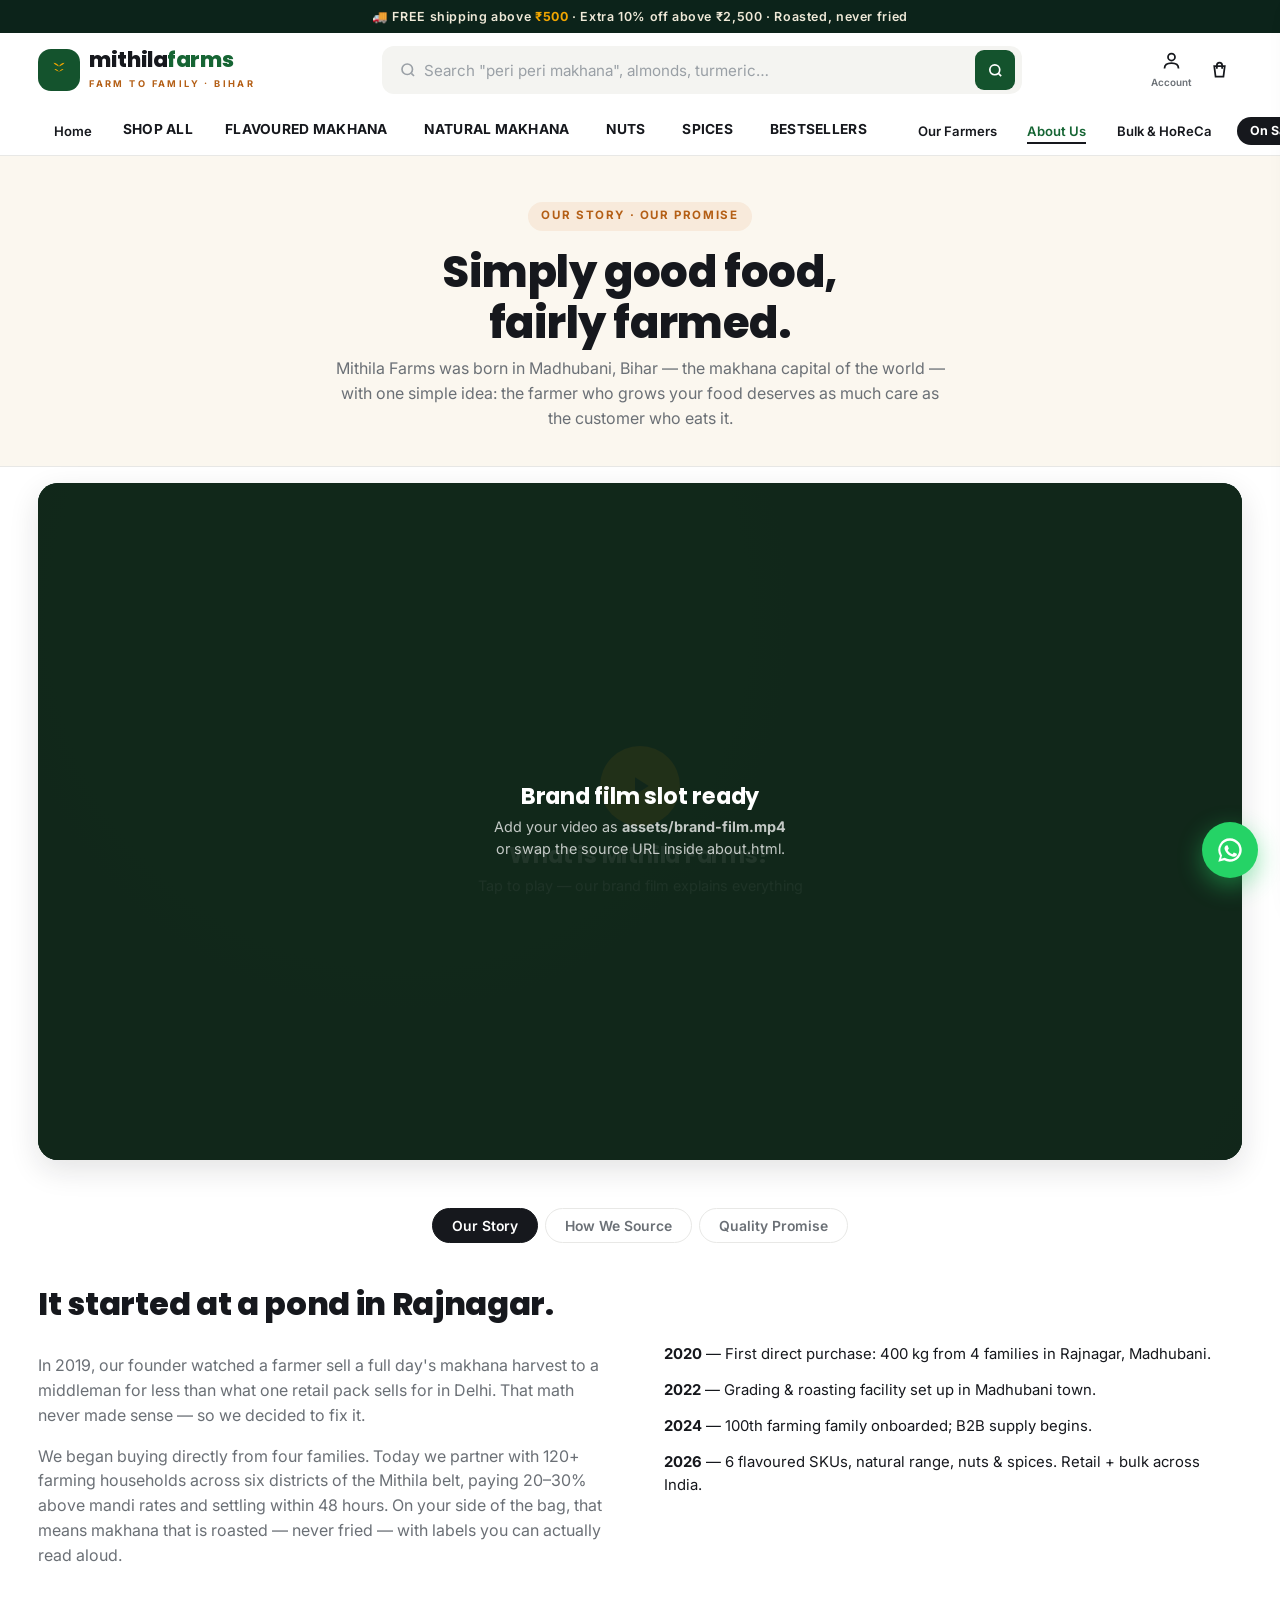
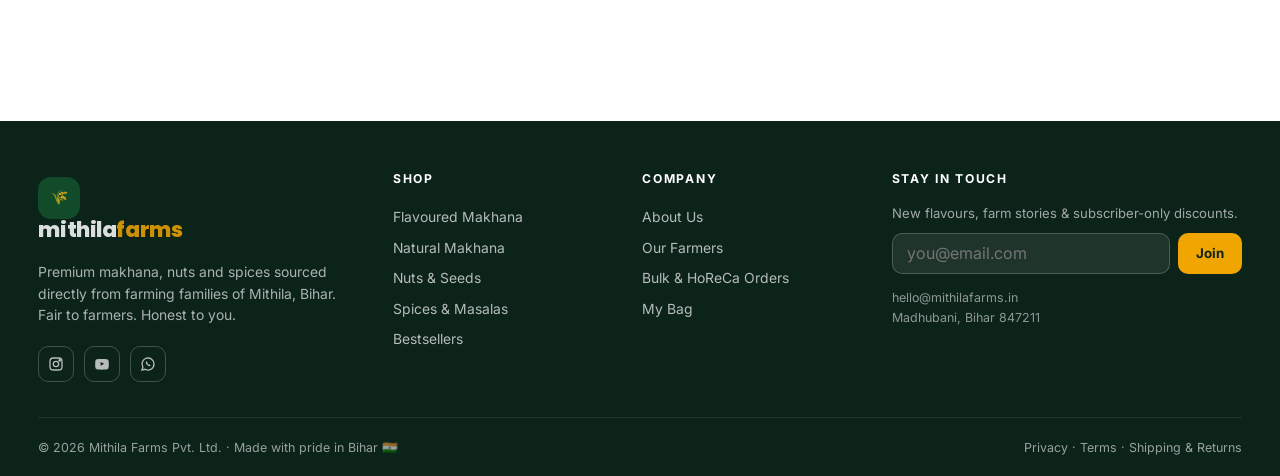
==== commit 2be3093c: "Add files via upload" ====
--- a/about.html
+++ b/about.html
@@ -59,7 +59,7 @@
         </div>
         <div>
           <ul class="check-list">
-            <li><span><b>2020</b> — First direct purchase: 400 kg from 4 families in Madhubani.</span></li>
+            <li><span><b>2020</b> — First direct purchase: 400 kg from 4 families in Rajnagar, Madhubani.</span></li>
             <li><span><b>2022</b> — Grading &amp; roasting facility set up in Madhubani town.</span></li>
             <li><span><b>2024</b> — 100th farming family onboarded; B2B supply begins.</span></li>
             <li><span><b>2026</b> — 6 flavoured SKUs, natural range, nuts &amp; spices. Retail + bulk across India.</span></li>
--- a/css/style.css
+++ b/css/style.css
@@ -280,6 +280,8 @@
 .card-wish:hover { color: var(--danger); }
 .card-art { font-size: 4rem; filter: drop-shadow(0 12px 14px rgba(0, 0, 0, 0.16)); transition: transform 0.2s ease; }
 .card:hover .card-art { transform: scale(1.08) rotate(-3deg); }
+.card-img { position: absolute; inset: 0; width: 100%; height: 100%; object-fit: cover; transition: transform 0.3s ease; }
+.card:hover .card-img { transform: scale(1.06); }
 .card-body { padding: 0.95rem 1rem 1.1rem; display: flex; flex-direction: column; gap: 0.35rem; flex: 1; }
 .card-cat { font-size: 0.66rem; text-transform: uppercase; letter-spacing: 0.1em; color: var(--muted); font-weight: 700; }
 .card-title {
@@ -396,8 +398,9 @@
 
 /* ---------- PRODUCT DETAIL ---------- */
 .detail-layout { display: grid; grid-template-columns: 1.05fr 1fr; gap: 3rem; padding: 2.6rem 0 3.6rem; align-items: start; }
-.detail-art { border-radius: 22px; aspect-ratio: 1/0.9; display: grid; place-items: center; box-shadow: var(--shadow-sm); border: 1px solid var(--line); }
+.detail-art { position: relative; overflow: hidden; border-radius: 22px; aspect-ratio: 1/0.9; display: grid; place-items: center; box-shadow: var(--shadow-sm); border: 1px solid var(--line); }
 .detail-art .big { font-size: clamp(6rem, 14vw, 11rem); filter: drop-shadow(0 18px 22px rgba(0,0,0,0.2)); }
+.detail-img { position: absolute; inset: 0; width: 100%; height: 100%; object-fit: cover; }
 .detail-info h1 { font-size: clamp(1.5rem, 2.6vw, 2.1rem); font-weight: 800; margin: 0.4rem 0 0.6rem; }
 .claims-row { display: flex; flex-wrap: wrap; gap: 0.45rem; margin: 0.9rem 0 1.2rem; }
 .claim-chip { background: var(--green-100); color: var(--green-800); font-size: 0.74rem; font-weight: 700; padding: 0.3rem 0.75rem; border-radius: 999px; }
@@ -540,7 +543,8 @@
 .cart-drawer-body { flex: 1; overflow-y: auto; padding: 1rem 1.3rem; display: flex; flex-direction: column; gap: 1rem; }
 .cart-empty { text-align: center; color: var(--muted); padding: 3rem 1rem; }
 .cart-line { display: flex; gap: 0.9rem; align-items: center; }
-.cart-line-art { width: 58px; height: 58px; border-radius: 12px; flex-shrink: 0; display: grid; place-items: center; font-size: 1.6rem; }
+.cart-line-art { width: 58px; height: 58px; border-radius: 12px; flex-shrink: 0; display: grid; place-items: center; font-size: 1.6rem; overflow: hidden; }
+.cart-line-art img { width: 100%; height: 100%; object-fit: cover; border-radius: inherit; }
 .cart-line-info { flex: 1; min-width: 0; }
 .cart-line-name { font-weight: 700; font-size: 0.88rem; white-space: nowrap; overflow: hidden; text-overflow: ellipsis; }
 .cart-line-meta { font-size: 0.78rem; color: var(--muted); }
